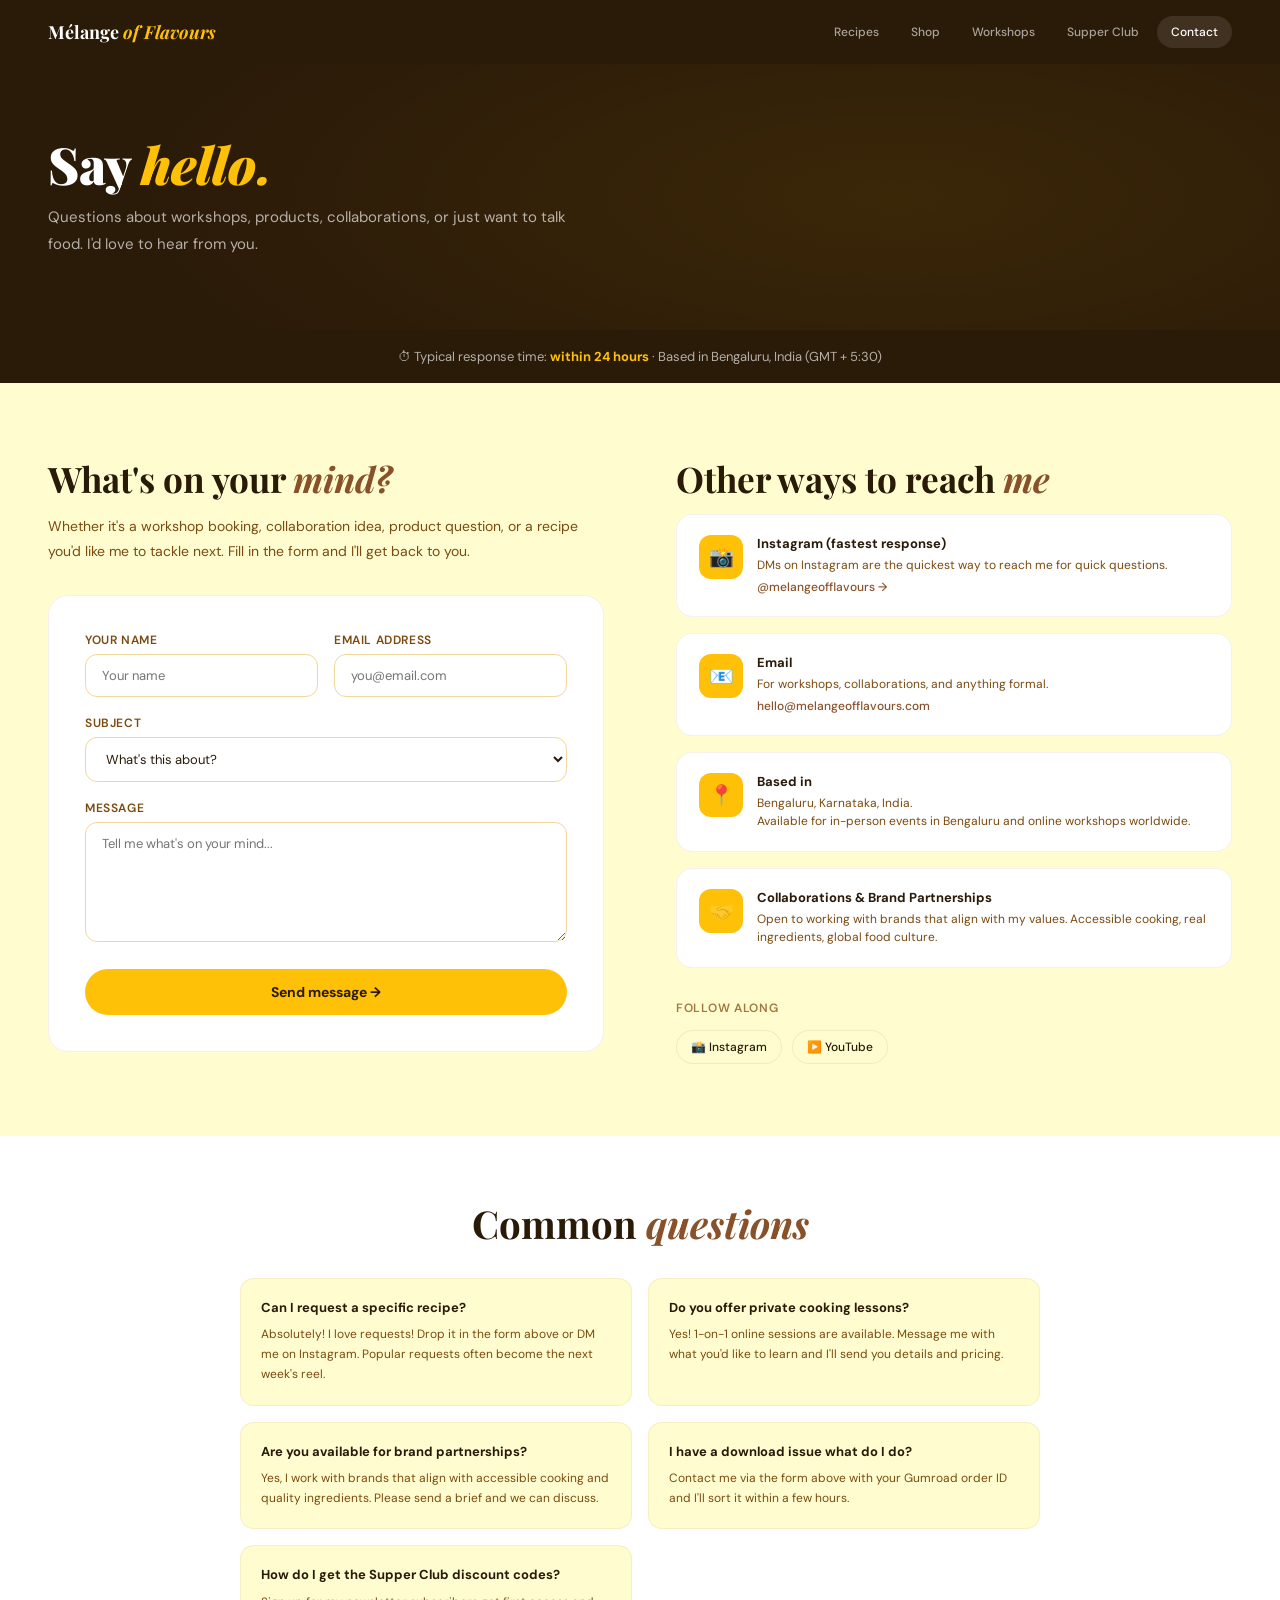
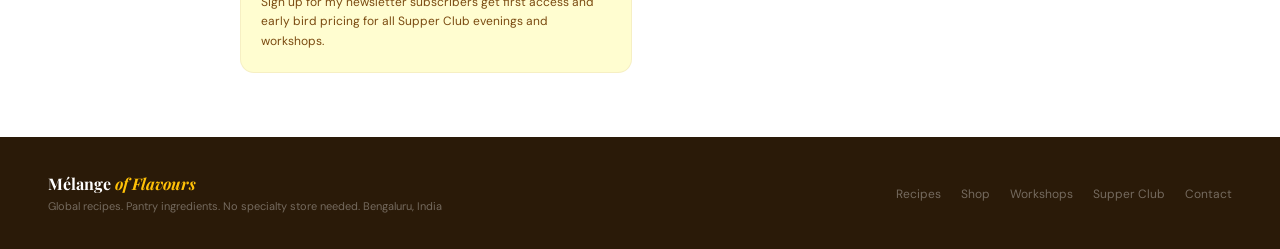
==== contact.html @ 9e9ffec3 "Update contact.html" ====
<!DOCTYPE html>
<html lang="en">
<head>
<meta charset="UTF-8">
<meta name="viewport" content="width=device-width, initial-scale=1.0">
<title>Contact Mélange of Flavours</title>
<link href="https://fonts.googleapis.com/css2?family=Playfair+Display:ital,wght@0,700;0,900;1,400;1,700&family=DM+Sans:wght@300;400;500;600&display=swap" rel="stylesheet">
<link rel="stylesheet" href="style.css">
<style>
.contact-section{padding:72px 48px;background:var(--honey-light);display:grid;grid-template-columns:1fr 1fr;gap:72px;align-items:start}
.contact-form-col{}
.contact-info-col{}
.cf-title{font-family:'Playfair Display',serif;font-size:clamp(1.6rem,3vw,2.2rem);font-weight:700;color:var(--dark);margin-bottom:12px}
.cf-title em{font-style:italic;color:var(--brown)}
.cf-desc{font-size:14px;color:var(--text-mid);line-height:1.75;margin-bottom:32px}
.contact-form{background:white;border-radius:20px;padding:36px;border:0.5px solid rgba(137,81,41,.08)}
.two-col{display:grid;grid-template-columns:1fr 1fr;gap:16px}
.submit-btn{width:100%;padding:14px;background:var(--honey);color:var(--dark);border:none;border-radius:100px;font-size:14px;font-weight:700;font-family:'DM Sans',sans-serif;cursor:pointer;transition:all .2s;margin-top:4px}
.submit-btn:hover{background:#FFD033;transform:translateY(-1px)}
/* Info cards */
.info-cards{display:flex;flex-direction:column;gap:16px;margin-bottom:32px}
.info-card{background:white;border-radius:16px;padding:20px 22px;border:0.5px solid rgba(137,81,41,.08);display:flex;align-items:flex-start;gap:14px;transition:all .2s}
.info-card:hover{border-color:var(--honey);transform:translateX(3px)}
.info-icon{width:44px;height:44px;border-radius:12px;background:var(--honey);display:flex;align-items:center;justify-content:center;font-size:20px;flex-shrink:0}
.info-card h4{font-size:13px;font-weight:700;color:var(--dark);margin-bottom:4px}
.info-card p{font-size:12px;color:var(--text-mid);line-height:1.55}
.info-card a{color:var(--brown);text-decoration:none;font-size:12px;font-weight:500}
.info-card a:hover{color:var(--honey)}
/* Social links */
.social-links{display:flex;gap:10px;flex-wrap:wrap;margin-top:4px}
.social-pill{display:flex;align-items:center;gap:8px;padding:8px 14px;border-radius:100px;background:var(--honey-light);border:0.5px solid rgba(137,81,41,.1);text-decoration:none;color:var(--dark);font-size:12px;font-weight:500;transition:all .2s}
.social-pill:hover{background:var(--honey);border-color:var(--honey)}
/* FAQ */
.faq-section{padding:64px 48px;background:white}
.faq{max-width:800px;margin:32px auto 0;display:grid;grid-template-columns:1fr 1fr;gap:16px}
.faq-card{background:var(--honey-light);border-radius:14px;padding:20px;border:0.5px solid rgba(137,81,41,.08)}
.faq-card h4{font-size:13px;font-weight:700;color:var(--dark);margin-bottom:8px;line-height:1.4}
.faq-card p{font-size:12px;color:var(--text-mid);line-height:1.65}
/* Response time banner */
.response-banner{background:var(--dark);padding:18px 48px;display:flex;align-items:center;justify-content:center;gap:16px}
.response-banner p{font-size:13px;color:rgba(255,255,255,.65)}
.response-banner strong{color:var(--honey)}
@media(max-width:900px){
  .contact-section{grid-template-columns:1fr;padding:48px 24px;gap:40px}
  .faq-section{padding:48px 24px}
  .faq{grid-template-columns:1fr}
  .two-col{grid-template-columns:1fr}
  .response-banner{padding:16px 24px}
}
</style>
</head>
<body>

<nav>
  <a href="index.html" class="logo">Mélange <em>of Flavours</em></a>
  <ul class="nav-links">
    <li><a href="recipes.html" class="nl">Recipes</a></li>
    <li><a href="shop.html" class="nl">Shop</a></li>
    <li><a href="workshops.html" class="nl">Workshops</a></li>
    <li><a href="supper-club.html" class="nl">Supper Club</a></li>
    <li><a href="contact.html" class="nl active">Contact</a></li>
  </ul>
  <button class="hamburger" onclick="toggleMenu()"><span></span><span></span><span></span></button>
  <div class="mobile-menu" id="mobile-menu">
    <a href="recipes.html" onclick="closeMenu()">Recipes</a>
    <a href="shop.html" onclick="closeMenu()">Shop</a>
    <a href="workshops.html" onclick="closeMenu()">Workshops</a>
    <a href="supper-club.html" onclick="closeMenu()">Supper Club</a>
    <a href="contact.html" onclick="closeMenu()">Contact</a>
  </div>
</nav>

<div class="page-hero">
  <div class="page-hero-inner">
    <h1 class="page-hero-title">Say <em>hello.</em></h1>
    <p class="page-hero-desc">Questions about workshops, products, collaborations, or just want to talk food. I'd love to hear from you.</p>
  </div>
</div>

<!-- RESPONSE BANNER -->
<div class="response-banner">
  <p>⏱ Typical response time: <strong>within 24 hours</strong> · Based in Bengaluru, India (GMT + 5:30)</p>
</div>

<section class="contact-section">

  <!-- FORM -->
  <div class="contact-form-col">
    <h2 class="cf-title">What's on your <em>mind?</em></h2>
    <p class="cf-desc">Whether it's a workshop booking, collaboration idea, product question, or a recipe you'd like me to tackle next. Fill in the form and I'll get back to you.</p>
    <div class="contact-form">
      <div class="two-col">
        <div class="form-group"><label>Your name</label><input type="text" id="cf-name" placeholder="Your name" /></div>
        <div class="form-group"><label>Email address</label><input type="email" id="cf-email" placeholder="you@email.com" /></div>
      </div>
      <div class="form-group"><label>Subject</label>
        <select id="cf-subject">
          <option value="">What's this about?</option>
          <option>Workshop booking</option>
          <option>Supper Club reservation</option>
          <option>Product / download question</option>
          <option>Brand collaboration / sponsorship</option>
          <option>Press or media enquiry</option>
          <option>Recipe request</option>
          <option>Just saying hello!</option>
          <option>Other</option>
        </select>
      </div>
      <div class="form-group"><label>Message</label><textarea id="cf-message" placeholder="Tell me what's on your mind..."></textarea></div>
      <button class="submit-btn" onclick="submitForm()">Send message →</button>
    </div>
  </div>

  <!-- INFO -->
  <div class="contact-info-col">
    <h2 class="cf-title">Other ways to reach <em>me</em></h2>
    <div class="info-cards">
      <div class="info-card">
        <div class="info-icon">📸</div>
        <div>
          <h4>Instagram (fastest response)</h4>
          <p>DMs on Instagram are the quickest way to reach me for quick questions.</p>
          <a href="https://www.instagram.com/melangeofflavours" target="_blank">@melangeofflavours →</a>
        </div>
      </div>
      <div class="info-card">
        <div class="info-icon">📧</div>
        <div>
          <h4>Email</h4>
          <p>For workshops, collaborations, and anything formal.</p>
          <a href="mailto:hello@melangeofflavours.com">hello@melangeofflavours.com</a>
        </div>
      </div>
      <div class="info-card">
        <div class="info-icon">📍</div>
        <div>
          <h4>Based in</h4>
          <p>Bengaluru, Karnataka, India.<br>Available for in-person events in Bengaluru and online workshops worldwide.</p>
        </div>
      </div>
      <div class="info-card">
        <div class="info-icon">🤝</div>
        <div>
          <h4>Collaborations & Brand Partnerships</h4>
          <p>Open to working with brands that align with my values. Accessible cooking, real ingredients, global food culture.</p>
        </div>
      </div>
    </div>
    <p style="font-size:12px;color:var(--text-light);margin-bottom:14px;font-weight:600;text-transform:uppercase;letter-spacing:.06em">Follow along</p>
    <div class="social-links">
      <a href="https://www.instagram.com/melangeofflavours" target="_blank" class="social-pill">📸 Instagram</a>
      <a href="https://youtube.com" target="_blank" class="social-pill">▶️ YouTube</a>
    <!--  <a href="https://pinterest.com" target="_blank" class="social-pill">📌 Pinterest</a> -->
   <!--   <a href="https://facebook.com" target="_blank" class="social-pill">👥 Facebook</a> -->
    </div>
  </div>

</section>

<!-- FAQ -->
<section class="faq-section">
  <div style="text-align:center">
    <h2 class="sec-title center">Common <em>questions</em></h2>
  </div>
  <div class="faq">
    <div class="faq-card">
      <h4>Can I request a specific recipe?</h4>
      <p>Absolutely! I love requests! Drop it in the form above or DM me on Instagram. Popular requests often become the next week's reel.</p>
    </div>
    <div class="faq-card">
      <h4>Do you offer private cooking lessons?</h4>
      <p>Yes! 1-on-1 online sessions are available. Message me with what you'd like to learn and I'll send you details and pricing.</p>
    </div>
    <div class="faq-card">
      <h4>Are you available for brand partnerships?</h4>
      <p>Yes, I work with brands that align with accessible cooking and quality ingredients. Please send a brief and we can discuss.</p>
    </div>
    <div class="faq-card">
      <h4>I have a download issue what do I do?</h4>
      <p>Contact me via the form above with your Gumroad order ID and I'll sort it within a few hours.</p>
    </div>
    <div class="faq-card">
      <h4>How do I get the Supper Club discount codes?</h4>
      <p>Sign up for my newsletter subscribers get first access and early bird pricing for all Supper Club evenings and workshops.</p>
    </div>
  </div>
</section>

<footer>
  <div>
    <a href="index.html" class="fl">Mélange <em>of Flavours</em></a>
    <p class="fp">Global recipes. Pantry ingredients. No specialty store needed. Bengaluru, India</p>
  </div>
  <ul class="flinks">
    <li><a href="recipes.html">Recipes</a></li>
    <li><a href="shop.html">Shop</a></li>
    <li><a href="workshops.html">Workshops</a></li>
    <li><a href="supper-club.html">Supper Club</a></li>
    <li><a href="contact.html">Contact</a></li>
  </ul>
</footer>

<div class="toast" id="toast"></div>
<script>
function toggleMenu(){document.getElementById('mobile-menu').classList.toggle('open')}
function closeMenu(){document.getElementById('mobile-menu').classList.remove('open')}
function toast(m,c){const t=document.getElementById('toast');t.textContent=m;t.style.background=c||'#895129';t.style.display='block';setTimeout(()=>t.style.display='none',3200)}
function submitForm(){
  const name=document.getElementById('cf-name').value.trim();
  const email=document.getElementById('cf-email').value.trim();
  const msg=document.getElementById('cf-message').value.trim();
  if(!name||!email||!msg){toast('Please fill in all fields.','#5C3310');return}
  if(!email.includes('@')){toast('Please enter a valid email.','#5C3310');return}
  toast('Message sent! I\'ll be in touch within 24 hours. 🌍');
  document.getElementById('cf-name').value='';
  document.getElementById('cf-email').value='';
  document.getElementById('cf-message').value='';
}
</script>
</body>
</html>
---- style.css ----
/* ═══════════════════════════════════════════════════
   MÉLANGE OF FLAVOURS — Shared Stylesheet
   Honeycomb palette: #FFC107 · #F9E076 · #FFFDD0 · #895129
   ═══════════════════════════════════════════════════ */
*{margin:0;padding:0;box-sizing:border-box}
:root{
  --honey:#FFC107;
  --honey-mid:#F9E076;
  --honey-light:#FFFDD0;
  --brown:#895129;
  --brown-dark:#5C3310;
  --brown-mid:#A0642F;
  --cream:#FFFDF5;
  --dark:#2A1A08;
  --text:#3D2000;
  --text-mid:#7A4A10;
  --text-light:#A07840;
}
html{scroll-behavior:smooth}
body{font-family:'DM Sans',sans-serif;background:var(--cream);color:var(--text);overflow-x:hidden}

/* ── NAV ── */
nav{display:flex;align-items:center;justify-content:space-between;padding:16px 48px;background:var(--dark);position:sticky;top:0;z-index:100}
.logo{font-family:'Playfair Display',serif;font-size:18px;font-weight:700;color:white;text-decoration:none;display:block}
.logo em{color:var(--honey);font-style:italic}
.nav-links{display:flex;gap:4px;list-style:none;align-items:center}
.nl{padding:8px 14px;border-radius:100px;font-size:12px;font-weight:500;color:rgba(255,255,255,.6);cursor:pointer;transition:all .2s;border:none;background:none;font-family:'DM Sans',sans-serif;text-decoration:none;display:inline-block}
.nl:hover,.nl.active{background:rgba(255,255,255,.1);color:white}
.nl.cta{background:var(--honey);color:var(--dark)!important;font-weight:700;padding:8px 18px}
.nl.cta:hover{background:#FFD033}
.hamburger{display:none;flex-direction:column;gap:5px;cursor:pointer;background:none;border:none;padding:4px}
.hamburger span{width:22px;height:2px;background:white;border-radius:2px;display:block}
.mobile-menu{display:none;position:absolute;top:60px;left:0;right:0;background:var(--dark);padding:20px 24px;flex-direction:column;gap:4px;border-top:0.5px solid rgba(255,255,255,.1);z-index:99}
.mobile-menu.open{display:flex}
.mobile-menu a{padding:10px 16px;color:rgba(255,255,255,.7);font-size:14px;font-weight:500;border-radius:10px;text-decoration:none;display:block;transition:background .15s}
.mobile-menu a:hover{background:rgba(255,193,7,.1);color:var(--honey)}

/* ── FOOTER ── */
footer{background:var(--dark);padding:36px 48px;display:flex;justify-content:space-between;align-items:center;flex-wrap:wrap;gap:20px}
.fl{font-family:'Playfair Display',serif;font-size:16px;font-weight:700;color:white;text-decoration:none;display:block}
.fl em{color:var(--honey);font-style:italic}
.fp{font-size:11px;color:rgba(255,255,255,.35);margin-top:5px}
.flinks{display:flex;gap:20px;list-style:none;flex-wrap:wrap}
.flinks a{font-size:12px;color:rgba(255,255,255,.35);transition:color .15s;text-decoration:none}
.flinks a:hover{color:var(--honey)}

/* ── COMMON SECTION STYLES ── */
.sec-tag{font-size:10px;font-weight:700;text-transform:uppercase;letter-spacing:.1em;color:var(--brown);margin-bottom:12px;display:flex;align-items:center;gap:8px}
.sec-tag::before{content:'';width:18px;height:2px;background:var(--brown);border-radius:2px}
.sec-tag.light{color:var(--honey)}
.sec-tag.light::before{background:var(--honey)}
.sec-tag.center{justify-content:center}
.sec-title{font-family:'Playfair Display',serif;font-size:clamp(1.8rem,3vw,2.6rem);font-weight:700;line-height:1.2;color:var(--dark);margin-bottom:20px}
.sec-title em{font-style:italic;color:var(--brown)}
.sec-title.white{color:white}
.sec-title.white em{color:var(--honey)}
.sec-title.center{text-align:center}
.sec-desc{font-size:14px;color:var(--text-mid);line-height:1.75;max-width:560px;margin-bottom:32px}
.sec-desc.white{color:rgba(255,255,255,.6)}
.sec-desc.center{text-align:center;margin-left:auto;margin-right:auto}

/* ── PAGE HERO BANNER ── */
.page-hero{background:var(--dark);padding:72px 48px;position:relative;overflow:hidden}
.page-hero::before{content:'';position:absolute;inset:0;background:radial-gradient(ellipse 60% 100% at 70% 50%,rgba(255,193,7,.08),transparent);pointer-events:none}
.page-hero-inner{position:relative;z-index:1;max-width:680px}
.page-hero-tag{display:inline-flex;align-items:center;gap:8px;background:rgba(255,193,7,.12);border:0.5px solid rgba(255,193,7,.4);color:var(--honey);padding:6px 16px;border-radius:100px;font-size:11px;font-weight:700;letter-spacing:.06em;text-transform:uppercase;margin-bottom:20px}
.page-hero-title{font-family:'Playfair Display',serif;font-size:clamp(2.2rem,4vw,3.4rem);font-weight:900;line-height:1.1;color:white;margin-bottom:12px}
.page-hero-title em{color:var(--honey);font-style:italic}
.page-hero-desc{font-size:15px;color:rgba(255,255,255,.65);line-height:1.8;max-width:520px}

/* ── MARQUEE ── */
.strip{background:var(--honey);padding:11px 0;overflow:hidden;white-space:nowrap}
.strip-inner{display:inline-flex;gap:36px;animation:marquee 22s linear infinite}
@keyframes marquee{from{transform:translateX(0)}to{transform:translateX(-50%)}}
.strip-item{font-size:11px;font-weight:700;color:var(--dark);text-transform:uppercase;letter-spacing:.1em;display:inline-flex;align-items:center;gap:12px}
.sdot{width:5px;height:5px;background:rgba(42,26,8,.3);border-radius:50%;display:inline-block}

/* ── BUTTONS ── */
.btn{padding:13px 26px;border-radius:100px;font-size:13px;font-weight:700;border:none;cursor:pointer;transition:all .2s;font-family:'DM Sans',sans-serif;text-decoration:none;display:inline-block}
.btn.p{background:var(--honey);color:var(--dark);box-shadow:0 4px 20px rgba(255,193,7,.3)}
.btn.p:hover{background:#FFD033;transform:translateY(-2px)}
.btn.dark{background:var(--dark);color:white}
.btn.dark:hover{background:var(--brown)}
.btn.outline{background:transparent;color:var(--dark);border:1.5px solid var(--brown)}
.btn.outline:hover{background:var(--honey);border-color:var(--honey)}
.btn.outline-white{background:transparent;color:white;border:1.5px solid rgba(255,255,255,.35)}
.btn.outline-white:hover{background:rgba(255,255,255,.1)}
.btn.sm{padding:9px 20px;font-size:12px}

/* ── CARDS ── */
.card{background:white;border-radius:20px;overflow:hidden;border:0.5px solid rgba(137,81,41,.08);transition:all .3s}
.card:hover{transform:translateY(-6px);box-shadow:0 20px 48px rgba(137,81,41,.14)}

/* ── FORM ELEMENTS ── */
.form-group{margin-bottom:18px}
.form-group label{display:block;font-size:12px;font-weight:600;color:var(--text-mid);margin-bottom:6px;text-transform:uppercase;letter-spacing:.05em}
.form-group input,.form-group textarea,.form-group select{width:100%;padding:12px 16px;border:0.5px solid #F0D898;border-radius:12px;font-size:13px;font-family:'DM Sans',sans-serif;color:var(--dark);background:white;outline:none;transition:border-color .15s}
.form-group input:focus,.form-group textarea:focus,.form-group select:focus{border-color:var(--honey)}
.form-group textarea{min-height:120px;resize:vertical}

/* ── CHIP TAGS ── */
.chip{background:var(--honey-light);padding:5px 14px;border-radius:100px;font-size:11px;color:var(--text-mid);border:0.5px solid rgba(137,81,41,.1);display:inline-block}
.chip.active{background:var(--honey);color:var(--dark);font-weight:700;border-color:var(--honey);cursor:pointer}
.chip.clickable{cursor:pointer;transition:all .2s}
.chip.clickable:hover{background:var(--honey);color:var(--dark);border-color:var(--honey)}

/* ── TOAST ── */
.toast{position:fixed;bottom:24px;right:24px;background:var(--brown);color:white;padding:12px 20px;border-radius:14px;font-size:13px;font-weight:500;display:none;z-index:400;box-shadow:0 4px 20px rgba(0,0,0,.2);animation:slideUp .3s ease}
@keyframes slideUp{from{transform:translateY(16px);opacity:0}to{transform:translateY(0);opacity:1}}

/* ── RESPONSIVE ── */
@media(max-width:900px){
  nav{padding:14px 24px}
  .nav-links{display:none}
  .hamburger{display:flex}
  .page-hero{padding:48px 24px}
  footer{padding:28px 24px}
  .flinks{gap:12px}
}
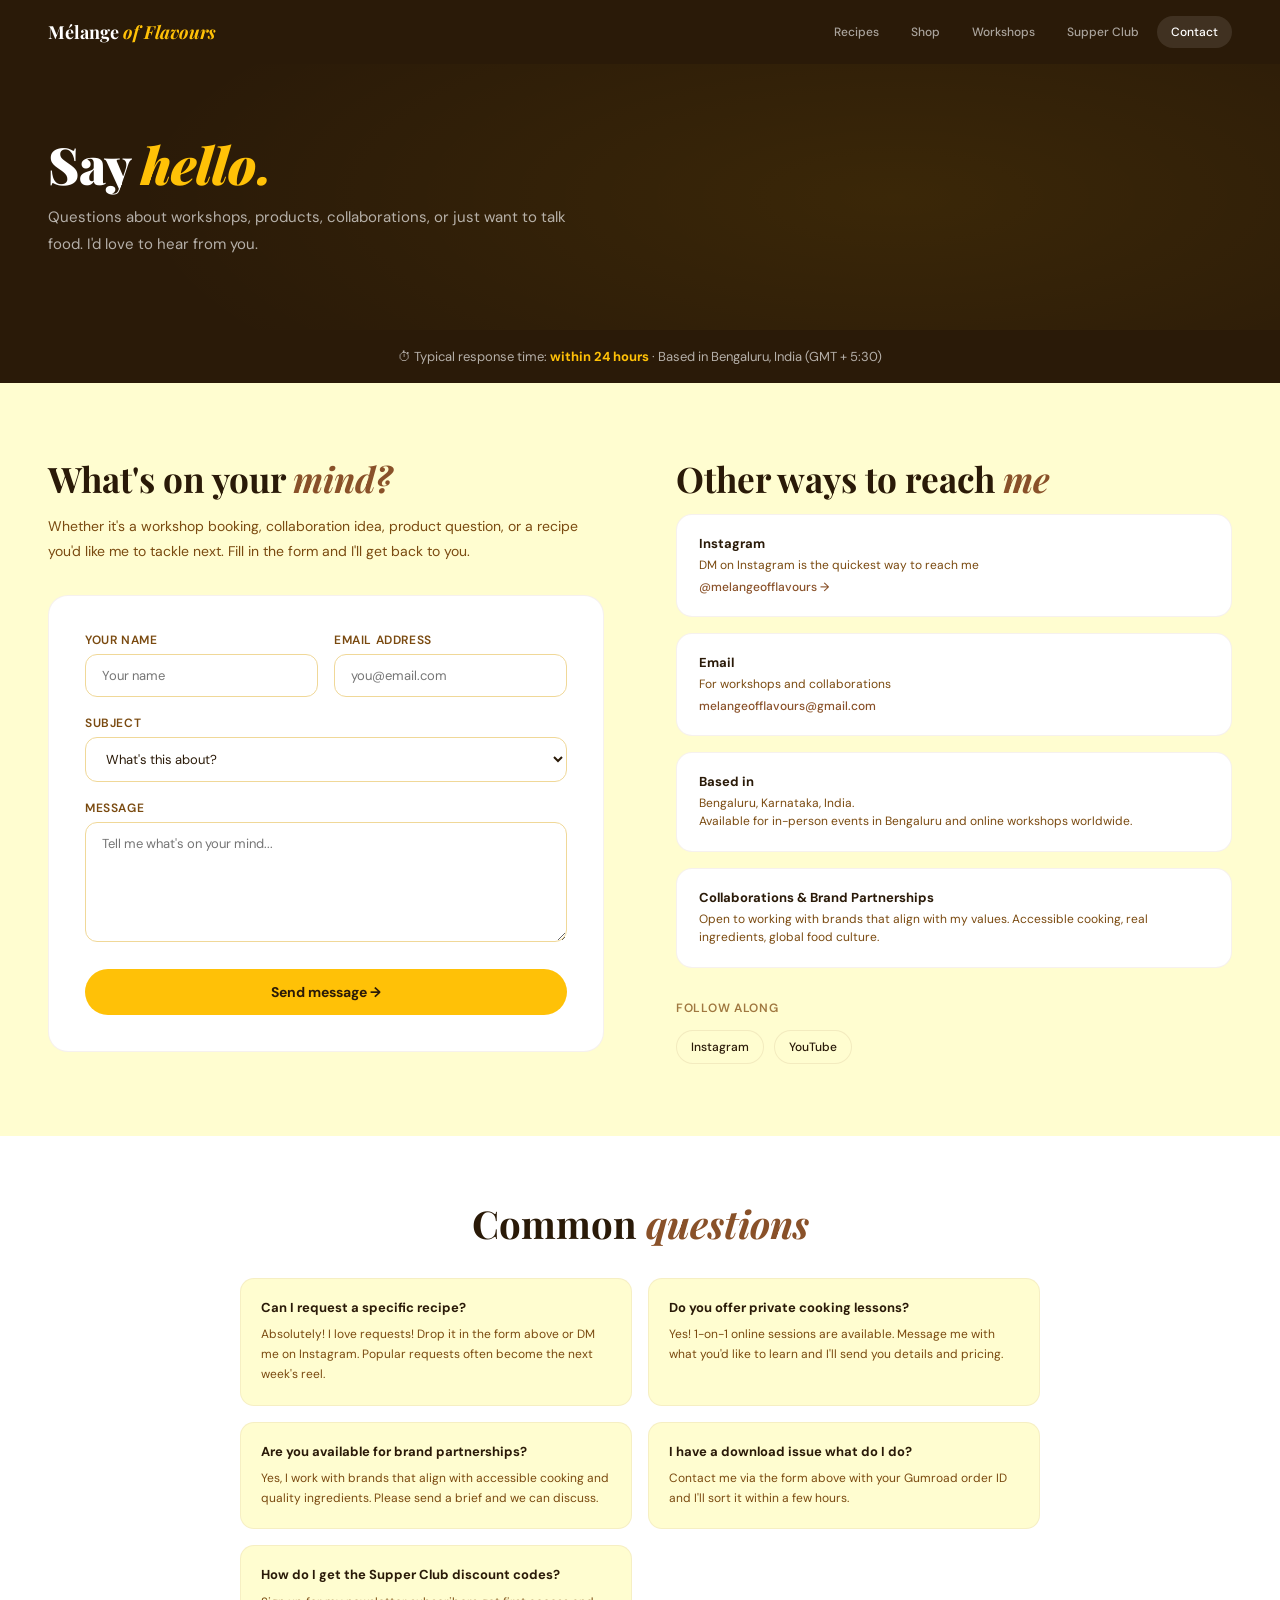
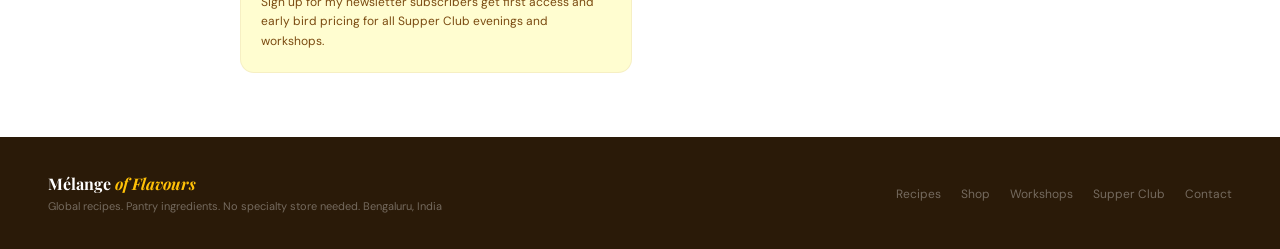
==== commit edc0e7a8: "Update contact.html" ====
--- a/contact.html
+++ b/contact.html
@@ -116,30 +116,30 @@
     <h2 class="cf-title">Other ways to reach <em>me</em></h2>
     <div class="info-cards">
       <div class="info-card">
-        <div class="info-icon">📸</div>
-        <div>
-          <h4>Instagram (fastest response)</h4>
-          <p>DMs on Instagram are the quickest way to reach me for quick questions.</p>
+          <!-- <div class="info-icon"></div> -->
+        <div>
+          <h4>Instagram</h4>
+          <p>DM on Instagram is the quickest way to reach me</p>
           <a href="https://www.instagram.com/melangeofflavours" target="_blank">@melangeofflavours →</a>
         </div>
       </div>
       <div class="info-card">
-        <div class="info-icon">📧</div>
+        <!-- <div class="info-icon">📧</div> -->
         <div>
           <h4>Email</h4>
-          <p>For workshops, collaborations, and anything formal.</p>
-          <a href="mailto:hello@melangeofflavours.com">hello@melangeofflavours.com</a>
-        </div>
-      </div>
-      <div class="info-card">
-        <div class="info-icon">📍</div>
+          <p>For workshops and collaborations</p>
+          <a href="mailto:melangeofflavours@gmail.com">melangeofflavours@gmail.com</a>
+        </div>
+      </div>
+      <div class="info-card">
+     <!--     <div class="info-icon">📍</div> -->
         <div>
           <h4>Based in</h4>
           <p>Bengaluru, Karnataka, India.<br>Available for in-person events in Bengaluru and online workshops worldwide.</p>
         </div>
       </div>
       <div class="info-card">
-        <div class="info-icon">🤝</div>
+         <!--  <div class="info-icon">🤝</div> -->
         <div>
           <h4>Collaborations & Brand Partnerships</h4>
           <p>Open to working with brands that align with my values. Accessible cooking, real ingredients, global food culture.</p>
@@ -148,10 +148,10 @@
     </div>
     <p style="font-size:12px;color:var(--text-light);margin-bottom:14px;font-weight:600;text-transform:uppercase;letter-spacing:.06em">Follow along</p>
     <div class="social-links">
-      <a href="https://www.instagram.com/melangeofflavours" target="_blank" class="social-pill">📸 Instagram</a>
-      <a href="https://youtube.com" target="_blank" class="social-pill">▶️ YouTube</a>
-    <!--  <a href="https://pinterest.com" target="_blank" class="social-pill">📌 Pinterest</a> -->
-   <!--   <a href="https://facebook.com" target="_blank" class="social-pill">👥 Facebook</a> -->
+      <a href="https://www.instagram.com/melangeofflavours" target="_blank" class="social-pill">Instagram</a>
+      <a href="https://youtube.com/melangeofflavours" target="_blank" class="social-pill">YouTube</a>
+    <!--  <a href="https://pinterest.com" target="_blank" class="social-pill">Pinterest</a> -->
+   <!--   <a href="https://facebook.com" target="_blank" class="social-pill">Facebook</a> -->
     </div>
   </div>
 
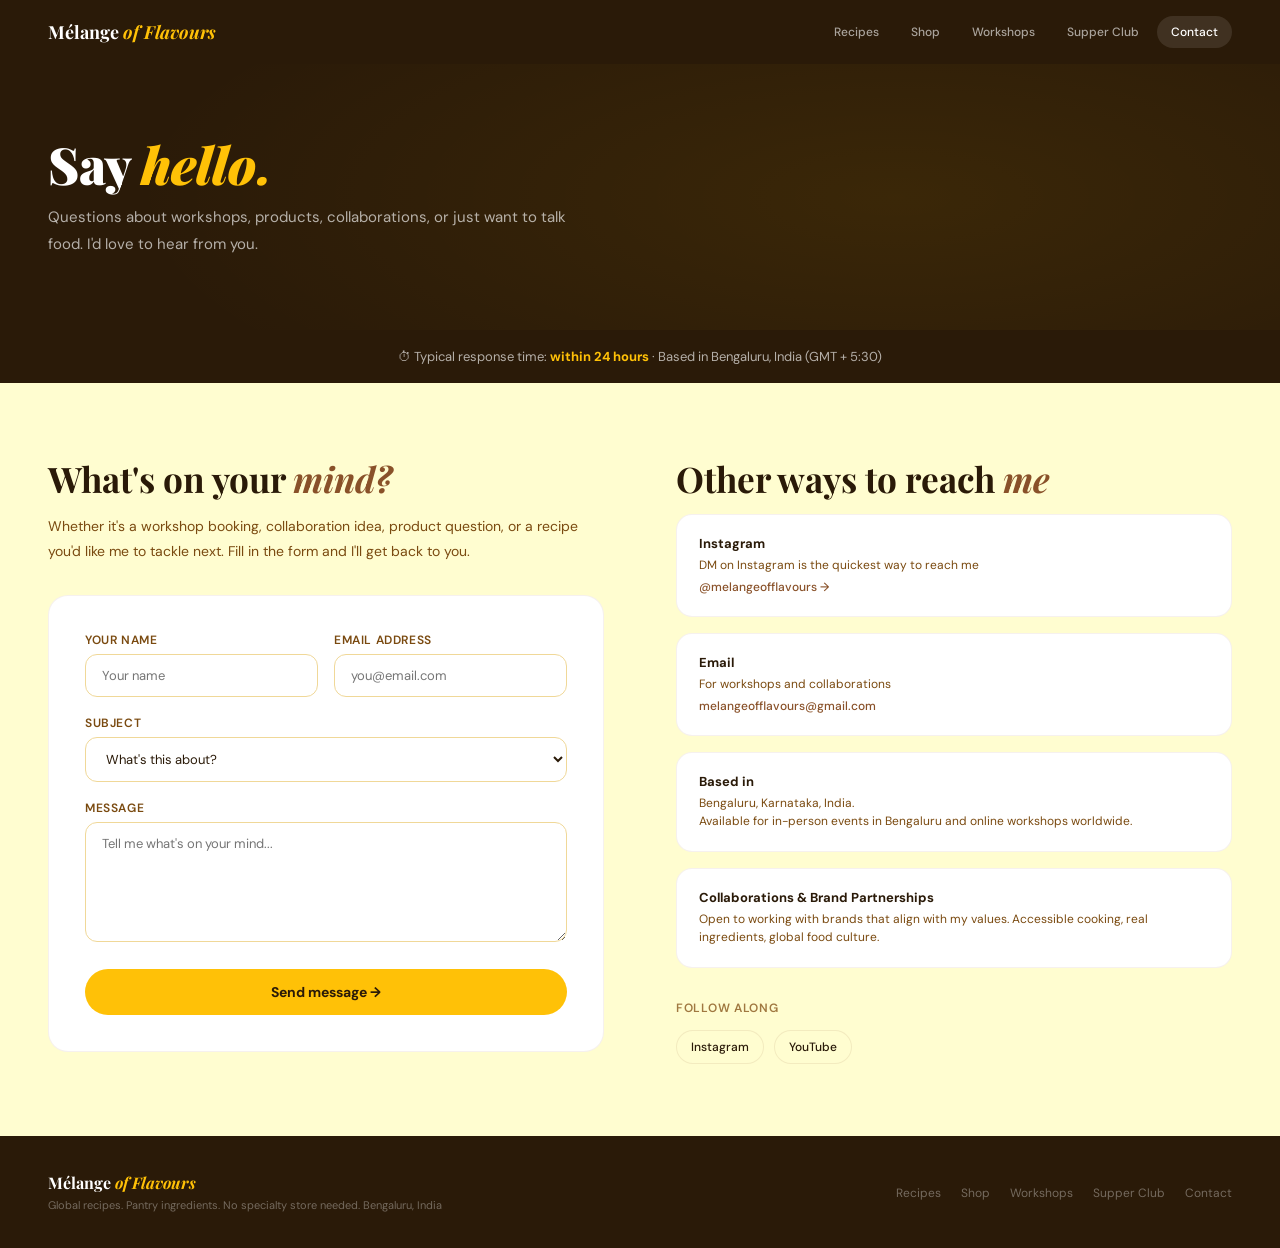
==== commit 10d043aa: "Update contact.html" ====
--- a/contact.html
+++ b/contact.html
@@ -149,7 +149,7 @@
     <p style="font-size:12px;color:var(--text-light);margin-bottom:14px;font-weight:600;text-transform:uppercase;letter-spacing:.06em">Follow along</p>
     <div class="social-links">
       <a href="https://www.instagram.com/melangeofflavours" target="_blank" class="social-pill">Instagram</a>
-      <a href="https://youtube.com/melangeofflavours" target="_blank" class="social-pill">YouTube</a>
+      <a href="https://www.youtube.com/@melangeofflavourss" target="_blank" class="social-pill">YouTube</a>
     <!--  <a href="https://pinterest.com" target="_blank" class="social-pill">Pinterest</a> -->
    <!--   <a href="https://facebook.com" target="_blank" class="social-pill">Facebook</a> -->
     </div>
@@ -157,7 +157,7 @@
 
 </section>
 
-<!-- FAQ -->
+<!-- FAQ 
 <section class="faq-section">
   <div style="text-align:center">
     <h2 class="sec-title center">Common <em>questions</em></h2>
@@ -184,7 +184,7 @@
       <p>Sign up for my newsletter subscribers get first access and early bird pricing for all Supper Club evenings and workshops.</p>
     </div>
   </div>
-</section>
+</section> -->
 
 <footer>
   <div>
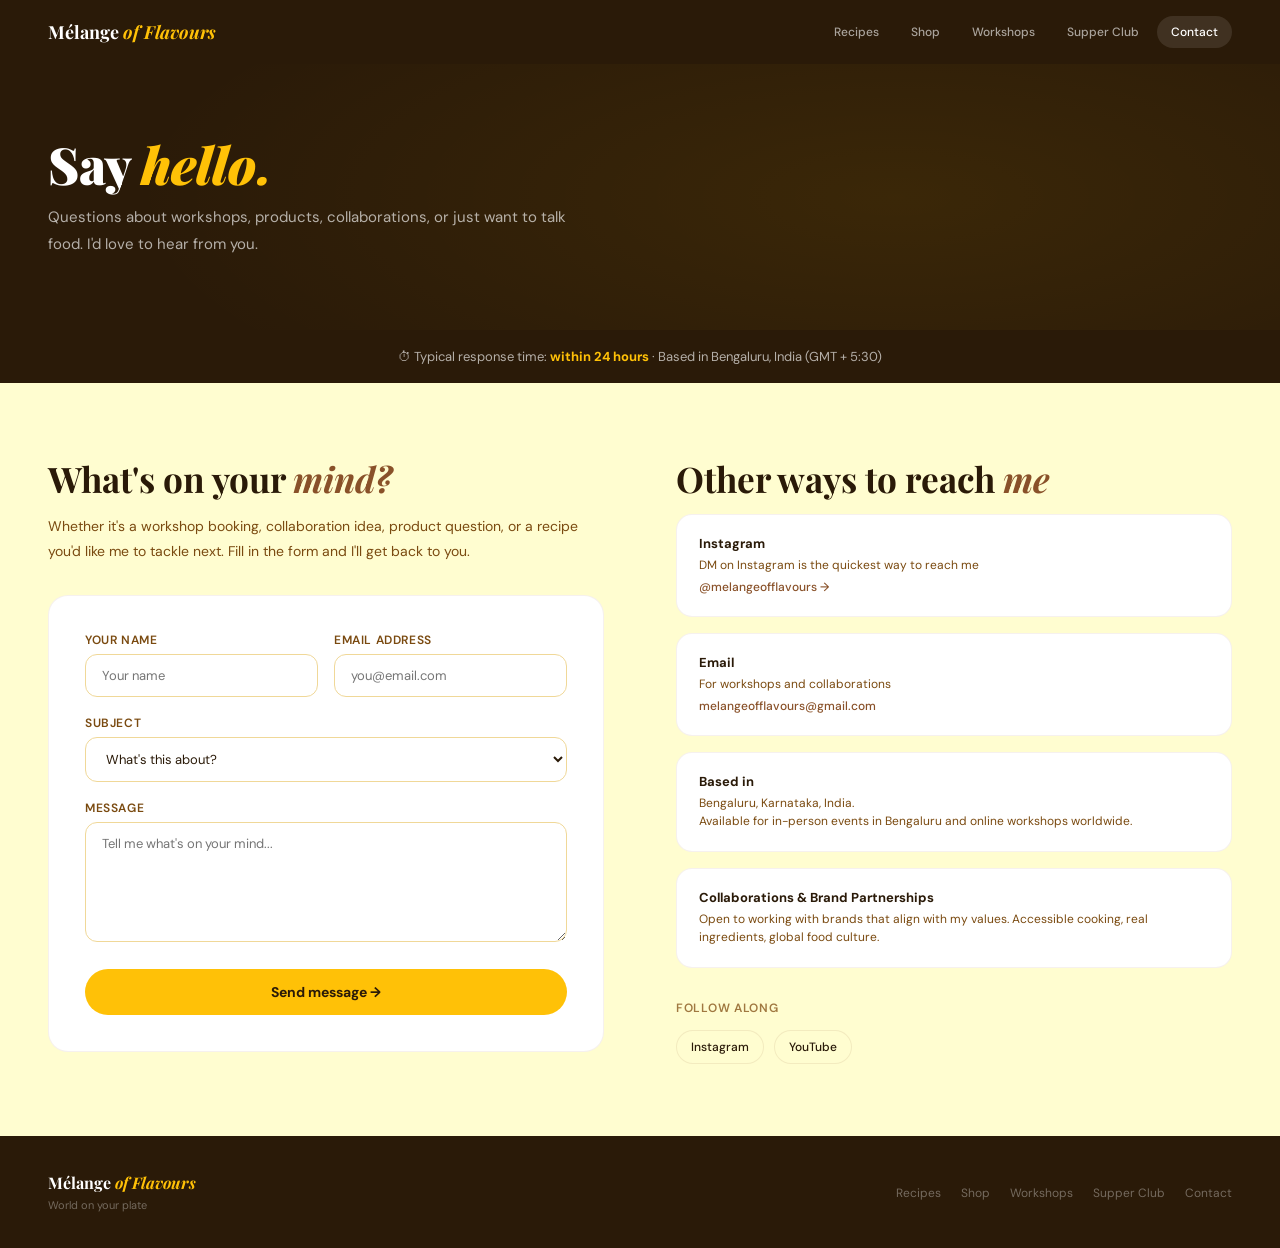
==== commit 583d031a: "Update contact.html" ====
--- a/contact.html
+++ b/contact.html
@@ -189,7 +189,7 @@
 <footer>
   <div>
     <a href="index.html" class="fl">Mélange <em>of Flavours</em></a>
-    <p class="fp">Global recipes. Pantry ingredients. No specialty store needed. Bengaluru, India</p>
+    <p class="fp">World on your plate</p>
   </div>
   <ul class="flinks">
     <li><a href="recipes.html">Recipes</a></li>
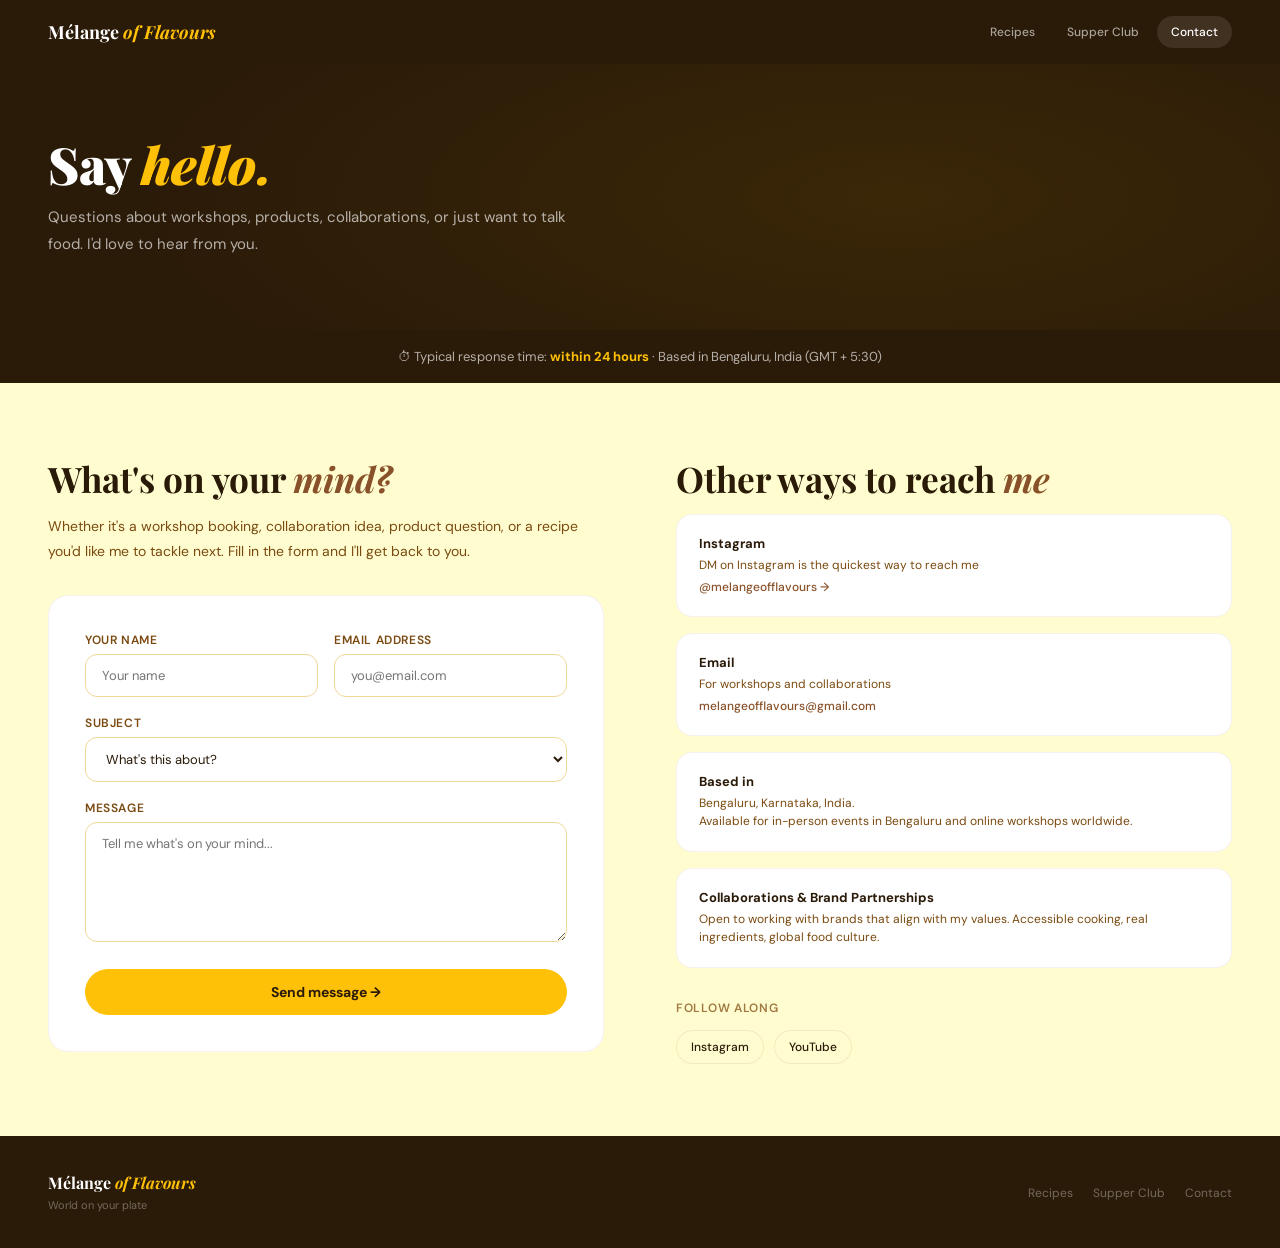
==== commit faea1fc3: "Update contact.html" ====
--- a/contact.html
+++ b/contact.html
@@ -55,16 +55,16 @@
   <a href="index.html" class="logo">Mélange <em>of Flavours</em></a>
   <ul class="nav-links">
     <li><a href="recipes.html" class="nl">Recipes</a></li>
-    <li><a href="shop.html" class="nl">Shop</a></li>
-    <li><a href="workshops.html" class="nl">Workshops</a></li>
+  <!--  <li><a href="shop.html" class="nl">Shop</a></li>
+    <li><a href="workshops.html" class="nl">Workshops</a></li> -->
     <li><a href="supper-club.html" class="nl">Supper Club</a></li>
     <li><a href="contact.html" class="nl active">Contact</a></li>
   </ul>
   <button class="hamburger" onclick="toggleMenu()"><span></span><span></span><span></span></button>
   <div class="mobile-menu" id="mobile-menu">
     <a href="recipes.html" onclick="closeMenu()">Recipes</a>
-    <a href="shop.html" onclick="closeMenu()">Shop</a>
-    <a href="workshops.html" onclick="closeMenu()">Workshops</a>
+<!--    <a href="shop.html" onclick="closeMenu()">Shop</a>
+    <a href="workshops.html" onclick="closeMenu()">Workshops</a> -->
     <a href="supper-club.html" onclick="closeMenu()">Supper Club</a>
     <a href="contact.html" onclick="closeMenu()">Contact</a>
   </div>
@@ -96,7 +96,7 @@
       <div class="form-group"><label>Subject</label>
         <select id="cf-subject">
           <option value="">What's this about?</option>
-          <option>Workshop booking</option>
+          <option>Workshop booking</option> 
           <option>Supper Club reservation</option>
           <option>Product / download question</option>
           <option>Brand collaboration / sponsorship</option>
@@ -193,8 +193,8 @@
   </div>
   <ul class="flinks">
     <li><a href="recipes.html">Recipes</a></li>
-    <li><a href="shop.html">Shop</a></li>
-    <li><a href="workshops.html">Workshops</a></li>
+  <!--  <li><a href="shop.html">Shop</a></li>
+    <li><a href="workshops.html">Workshops</a></li> -->
     <li><a href="supper-club.html">Supper Club</a></li>
     <li><a href="contact.html">Contact</a></li>
   </ul>
